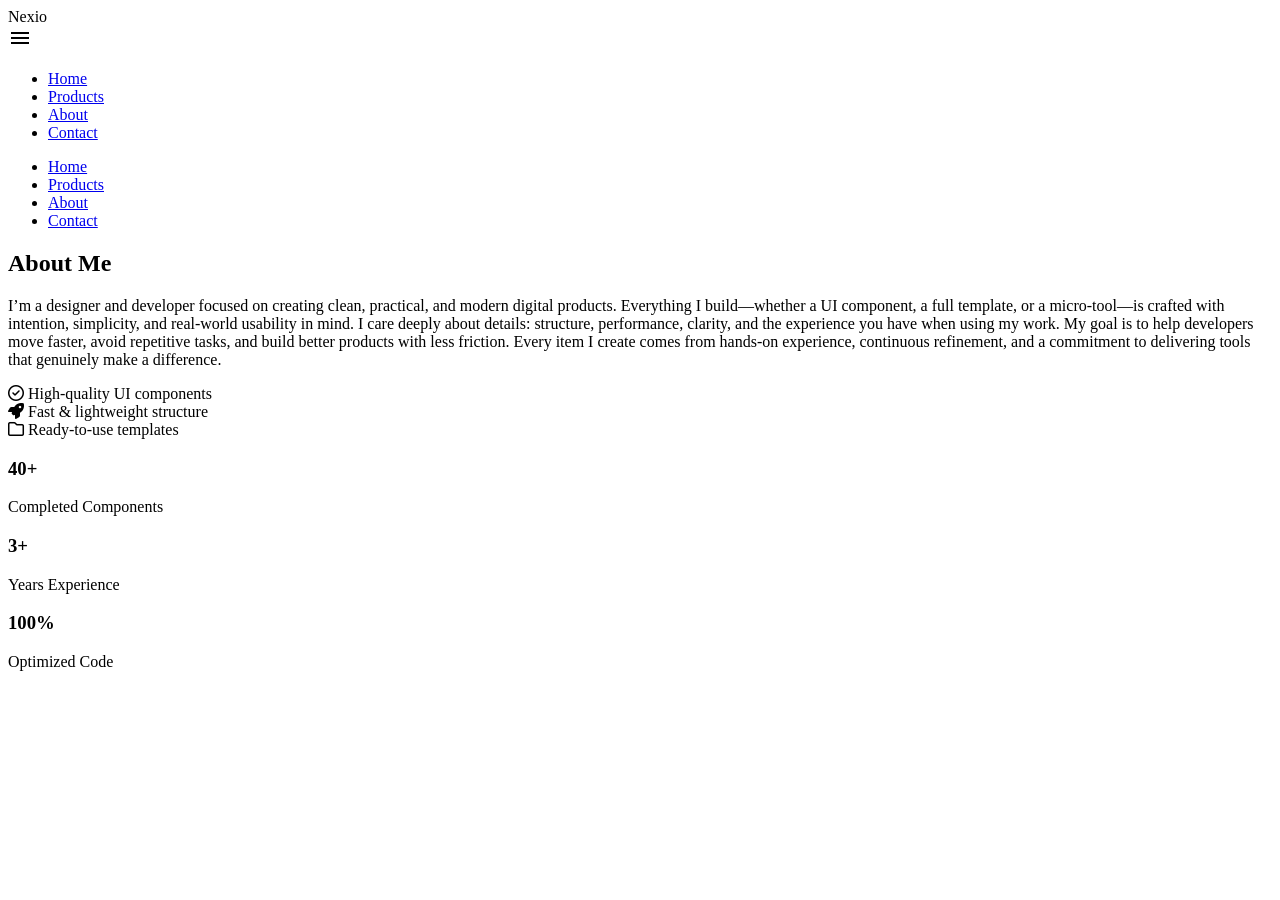
==== about.html @ 4b9d8a2d "Create about.html" ====
<!DOCTYPE html>
<html lang="en">
<head>
  <meta charset="UTF-8">
  <meta name="viewport" content="width=device-width, initial-scale=1.0">
  <title>About Us – Nexio</title>

  <!-- فونت‌ها -->
  <link href="https://fonts.googleapis.com/css2?family=Rajdhani:wght@700;900&family=Poppins:wght@400;500;600&display=swap" rel="stylesheet">
  <link rel="stylesheet" href="https://fonts.googleapis.com/css2?family=Material+Symbols+Outlined:opsz,wght,FILL,GRAD@24,400,0,0" />
<link href="https://fonts.googleapis.com/css2?family=Montserrat:wght@600;700&family=Roboto:wght@400;500&display=swap" rel="stylesheet">
<!-- Font Awesome CDN -->
<link rel="stylesheet" href="https://cdnjs.cloudflare.com/ajax/libs/font-awesome/6.4.2/css/all.min.css" integrity="sha512-pV5hZ2lh5JOC+Jm9YvMT7j5j6K0qO5l6syw8JZjWQ6f+qXoDJYr8K3j0R1ohF/6+Pq6pHG0ZigqTvz1Ik0N5Xg==" crossorigin="anonymous" referrerpolicy="no-referrer" />
<link rel="stylesheet" href="https://cdnjs.cloudflare.com/ajax/libs/font-awesome/6.4.2/css/all.min.css">

  <!-- استایل -->
  <link rel="stylesheet" href="style.css">
</head>
<body>
  <div class="contianer">
  <nav>
  <!-- لوگو -->
  <div class="logo">Nexio</div>

  <!-- آیکون منو موبایل -->
  <span class="menu-toggle material-symbols-outlined">
    <span class="icon-text">menu</span>
  </span>

  <!-- منوی دسکتاپ -->
  <ul class="main-menu">
    <li><a href="index.html">Home</a></li>
    <li><a href="products.html">Products</a></li>
    <li><a href="about.html">About</a></li>
    <li><a href="contact.html">Contact</a></li>
  </ul>

  <!-- منوی کناری موبایل -->
  <ul class="sidebar">
    <li><a href="index.html" class="active">Home</a></li>
    <li><a href="products.html">Products</a></li>
    <li><a href="about.html">About</a></li>
    <li><a href="contact.html">Contact</a></li>
  </ul>
</nav>
<section class="about-clean">
    <div class="about-wrapper">

        <div class="about-text">
            <h2>About Me</h2>
            <p>
               I’m a designer and developer focused on creating clean, practical, and modern digital products.  
Everything I build—whether a UI component, a full template, or a micro-tool—is crafted with intention, simplicity, and real-world usability in mind.

I care deeply about details: structure, performance, clarity, and the experience you have when using my work.  
My goal is to help developers move faster, avoid repetitive tasks, and build better products with less friction.

Every item I create comes from hands-on experience, continuous refinement, and a commitment to delivering tools that genuinely make a difference.

            </p>

            <div class="about-features">
                <div class="af-item">
                    <i class="fa-regular fa-circle-check"></i>
                    <span>High-quality UI components</span>
                </div>

                <div class="af-item">
                   <i class="fa-solid fa-rocket"></i>
                    <span>Fast & lightweight structure</span>
                </div>

                <div class="af-item">
                    <i class="fa-regular fa-folder"></i>
                    <span>Ready-to-use templates</span>
                </div>
            </div>
        </div>

        <div class="about-stats">
            <div class="stat-box">
                <h3>40+</h3>
                <p>Completed Components</p>
            </div>

            <div class="stat-box">
                <h3>3+</h3>
                <p>Years Experience</p>
            </div>

            <div class="stat-box">
                <h3>100%</h3>
                <p>Optimized Code</p>
            </div>
        </div>

    </div>
</section>
</div>
<script>
document.addEventListener('DOMContentLoaded', () => {
  const menuToggle = document.querySelector('.menu-toggle');
  const sidebar = document.querySelector('.sidebar');

  menuToggle.addEventListener('click', () => {
    sidebar.classList.toggle('show');
  });

  sidebar.querySelectorAll('a').forEach(link => {
    link.addEventListener('click', () => {
      sidebar.classList.remove('show');
    });
  });
});
</script>

</body>
</html>
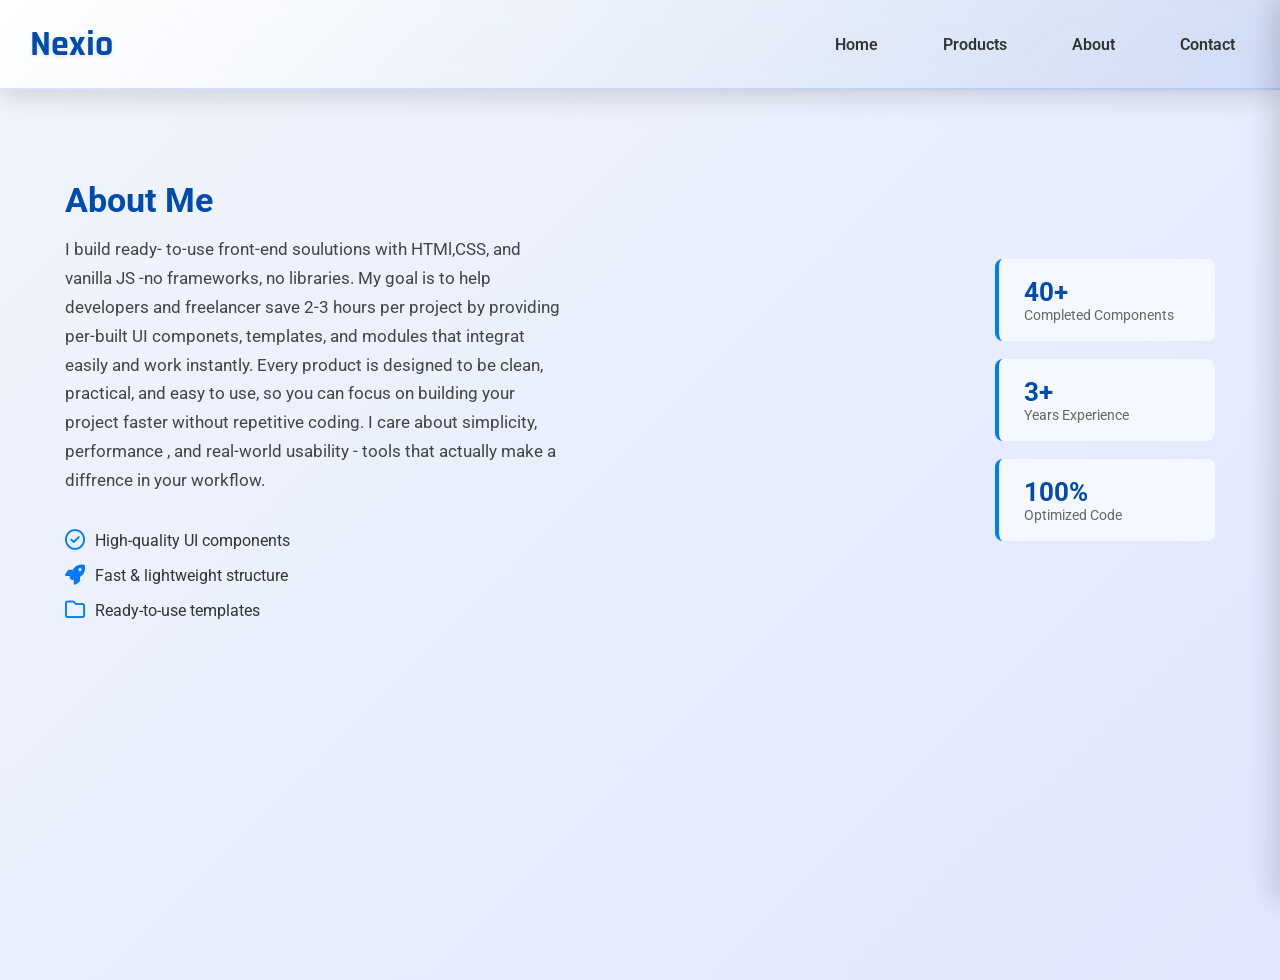
==== commit 7cc34cbe: "Update about.html" ====
--- a/about.html
+++ b/about.html
@@ -49,15 +49,11 @@
         <div class="about-text">
             <h2>About Me</h2>
             <p>
-               I’m a designer and developer focused on creating clean, practical, and modern digital products.  
-Everything I build—whether a UI component, a full template, or a micro-tool—is crafted with intention, simplicity, and real-world usability in mind.
-
-I care deeply about details: structure, performance, clarity, and the experience you have when using my work.  
-My goal is to help developers move faster, avoid repetitive tasks, and build better products with less friction.
-
-Every item I create comes from hands-on experience, continuous refinement, and a commitment to delivering tools that genuinely make a difference.
-
-            </p>
+               I build ready- to-use front-end soulutions with HTMl,CSS, and vanilla JS -no frameworks, no libraries.  
+My goal is to help developers and freelancer save 2-3 hours per project by providing per-built UI componets, templates, and modules that integrat easily and work instantly.
+Every product is designed to be clean, practical, and easy to use, so you can focus on building your project faster without repetitive coding.
+I care about simplicity, performance , and real-world usability - tools that actually make a diffrence in your workflow.
+</p>
 
             <div class="about-features">
                 <div class="af-item">
--- a/style.css
+++ b/style.css
@@ -0,0 +1,1302 @@
+/* —————————————————————
+   پایه و تنظیمات عمومی
+————————————————————— */
+* {
+  margin: 0;
+  padding: 0;
+  box-sizing: border-box;
+}
+
+body {
+  font-family: 'Roboto', sans-serif;
+  min-height: 100vh;
+  background: linear-gradient(135deg, #f1f5fb 0%, #e0e7ff 100%);
+  color: #111827;
+  overflow-x: hidden;
+}
+.container {
+ max-width: 800px;
+  margin: 0 auto;
+  padding: 0 20px;
+  /* اضافه کردن پدینگ برای جبران هدر ثابت */
+  padding-top: 50px; /* ارتفاع اولیه هدر */
+}
+
+/* وقتی اسکرول می‌شود، پدینگ کمتر می‌شود */
+body.scrolled .container {
+  padding-top: 70px; /* ارتفاع هدر بعد از اسکرول */
+}
+
+.material-symbols-outlined {
+  font-variation-settings: 'FILL' 0, 'wght' 400, 'GRAD' 0, 'opsz' 24;
+}
+
+/* —————————————————————
+   ناوبری
+————————————————————— */
+nav {
+  background: linear-gradient(135deg, rgba(255, 255, 255, 0.95) 0%, rgba(0, 75, 176, 0.1) 100%);
+  backdrop-filter: blur(15px);
+  display: flex;
+  align-items: center;
+  justify-content: space-between;
+  padding: 0 30px;
+  margin-right: 20px;
+  height: 90px;
+  box-shadow: 0 6px 25px rgba(0, 0, 0, 0.15);
+  position: fixed;
+  top: 0;
+  width: 100%;
+  z-index: 999;
+  transition: all 0.4s ease;
+  border-bottom: 2px solid rgba(74, 108, 247, 0.2);
+}
+
+nav.scrolled {
+  height: 70px;
+  background: rgba(255, 255, 255, 0.98);
+  box-shadow: 0 8px 30px rgba(0, 0, 0, 0.2);
+}
+
+.logo {
+  font-family: 'Rajdhani', sans-serif;
+  font-weight: 900;
+  font-size: 36px;
+  color: #004bb0;
+  transition: all 0.3s ease;
+  text-shadow: 0 2px 4px rgba(0, 0, 0, 0.1);
+}
+
+.logo:hover {
+  transform: scale(1.05);
+  color: #4A6CF7;
+}
+
+ul {
+  list-style: none;
+}
+
+.main-menu {
+  display: flex;
+  gap: 35px;
+  align-items: center;
+}
+
+.main-menu li a {
+  text-decoration: none;
+  color: #333;
+  font-weight: 600;
+  font-size: 16px;
+  transition: all 0.3s ease;
+  position: relative;
+  padding: 10px 15px;
+  border-radius: 8px;
+}
+
+.main-menu li a::after {
+  content: '';
+  position: absolute;
+  width: 0;
+  height: 3px;
+  bottom: -5px;
+  left: 50%;
+  background: linear-gradient(45deg, #4A6CF7, #007bff);
+  transition: all 0.3s ease;
+  transform: translateX(-50%);
+}
+
+.main-menu li a:hover::after,
+.main-menu li a.active::after {
+  width: 100%;
+}
+
+.main-menu li a:hover,
+.main-menu li a.active {
+  color: #4A6CF7;
+  background: rgba(74, 108, 247, 0.1);
+  transform: translateY(-2px);
+}
+
+.menu-toggle {
+  display: none;
+  font-size: 32px;
+  cursor: pointer;
+  color: #004bb0;
+  transition: transform 0.3s ease;
+}
+
+.menu-toggle:hover {
+  transform: scale(1.1);
+}
+
+/* —————————————————————
+   منوی کناری موبایل
+————————————————————— */
+.sidebar {
+  position: fixed;
+  top: 0;
+  right: -280px;
+  height: 100vh;
+  width: 280px;
+  background: linear-gradient(135deg, #deebf8 0%, #c7d2fe 100%);
+  display: flex;
+  flex-direction: column;
+  padding-top: 90px;
+  transition: right 0.4s ease;
+  z-index: 1000;
+  box-shadow: -8px 0 25px rgba(0, 0, 0, 0.15);
+  border-left: 3px solid #4A6CF7;
+  background: #D1DDFC;
+}
+
+.sidebar.active {
+  right: 0;
+}
+
+.sidebar li a {
+  display: block;
+  padding: 18px 25px;
+  text-decoration: none;
+  color: #333;
+  border-radius: 10px;
+  margin: 8px 15px;
+  transition: all 0.3s ease;
+  font-weight: 600;
+}
+
+.sidebar li a:hover {
+  background-color: rgba(74, 108, 247, 0.25);
+  color: #4A6CF7;
+  transform: translateX(-8px);
+  box-shadow: 0 4px 15px rgba(74, 108, 247, 0.2);
+}
+
+.sidebar li a.active {
+  background-color: #4A6CF7;
+  color: white;
+  box-shadow: 0 4px 15px rgba(74, 108, 247, 0.4);
+}
+
+/* —————————————————————
+   ریسپانسیو
+————————————————————— */
+@media (max-width: 768px) {
+  /*.main-menu {
+    display: none;
+  }*/
+  .menu-toggle {
+    display: block;
+  }
+}
+/* —————————————————————
+   Hero Section
+————————————————————— */
+.the-homepage {
+  display: flex;
+  align-items: center;
+  justify-content: space-between;
+  padding: 100px 0 100px; /* فضای بیشتر برای هدر کامل */
+  gap: 60px;
+  margin-top: 90px;
+  margin-left: 100px;
+}
+
+.text-header {
+  flex: 1;
+  max-width: 650px;
+  animation: fadeInUp 1.2s ease-out;
+}
+
+@keyframes fadeInUp {
+  from {
+    opacity: 0;
+    transform: translateY(40px);
+  }
+  to {
+    opacity: 1;
+    transform: translateY(0);
+  }
+}
+
+.text-header .text {
+  font-weight: 900;
+  font-size: 52px;
+  margin-bottom: 25px;
+  line-height: 1.2;
+  background: linear-gradient(45deg, #004bb0, #4A6CF7, #007bff);
+  -webkit-background-clip: text;
+  -webkit-text-fill-color: transparent;
+  text-shadow: 0 4px 8px rgba(0, 0, 0, 0.1);
+}
+
+.text-header .under-text {
+  font-size: 20px;
+  margin-bottom: 35px;
+  color: #555;
+  font-weight: 500;
+  line-height: 1.7;
+}
+
+.text-header .btn-view {
+  padding: 18px 40px;
+  font-size: 20px;
+  cursor: pointer;
+  border: none;
+  background: linear-gradient(45deg, #007bff, #4A6CF7);
+  color: white;
+  border-radius: 10px;
+  transition: all 0.4s ease;
+  display: inline-flex;
+  align-items: center;
+  gap: 10px;
+  box-shadow: 0 6px 20px rgba(0, 123, 255, 0.4);
+  font-weight: 600;
+}
+
+.text-header .btn-view:hover {
+  transform: translateY(-5px) scale(1.05);
+  box-shadow: 0 10px 30px rgba(0, 123, 255, 0.5);
+}
+
+.picturer img {
+  width: 100%;
+  max-width: 600px;
+  max-height: 550px;
+  border-radius: 20px;
+  object-fit: cover;
+  box-shadow: 0 20px 50px rgba(0, 0, 0, 0.2);
+  animation: fadeInRight 1.2s ease-out 0.3s both;
+  margin-right: 30px;
+}
+
+@keyframes fadeInRight {
+  from {
+    opacity: 0;
+    transform: translateX(40px);
+  }
+  to {
+    opacity: 1;
+    transform: translateX(0);
+  }
+}
+
+/* —————————————————————
+   Features Section
+————————————————————— */
+.features-section {
+  display: flex;
+  justify-content: center;
+  gap: 2rem;
+  flex-wrap: wrap;
+  padding: 4rem 1rem;
+  background: white;
+  margin: 40px 0;
+  border-radius: 20px;
+  box-shadow: 0 8px 30px rgba(0, 0, 0, 0.05);
+  margin: 0 100px;
+}
+
+.feature-card {
+  background: linear-gradient(135deg, #f9fafb 0%, #e0e7ff 100%);
+  padding: 2rem;
+  border-radius: 16px;
+  width: 280px;
+  text-align: center;
+  transition: all 0.3s ease;
+  opacity: 0;
+  transform: translateY(20px);
+  animation: fadeInUp 1s ease-out forwards;
+}
+
+.feature-card:nth-child(1) { animation-delay: 0.2s; }
+.feature-card:nth-child(2) { animation-delay: 0.4s; }
+.feature-card:nth-child(3) { animation-delay: 0.6s; }
+
+.feature-card:hover {
+  transform: translateY(-8px) scale(1.02);
+  box-shadow: 0 10px 25px rgba(0, 0, 0, 0.1);
+}
+
+.feature-card .icon {
+  font-size: 2.5rem;
+  margin-bottom: 1rem;
+  color: #007bff;
+}
+
+.feature-card h3 {
+  margin-bottom: 0.5rem;
+  font-size: 1.25rem;
+  color: #111827;
+}
+
+.feature-card p {
+  color: #6b7280;
+  font-size: 0.95rem;
+}
+
+/* —————————————————————
+   What We Offer
+————————————————————— */
+.offer-section {
+  text-align: center;
+  padding: 4rem 1rem;
+   margin: 0 100px;
+}
+
+.offer-section h2 {
+  font-size: 2.5rem;
+  margin-bottom: 2.5rem;
+  color: #004bb0;
+  background: linear-gradient(45deg, #004bb0, #4A6CF7);
+  -webkit-background-clip: text;
+  -webkit-text-fill-color: transparent;
+}
+
+.offer-cards {
+  display: flex;
+  justify-content: center;
+  gap: 2rem;
+  flex-wrap: wrap;
+}
+
+.offer-card {
+  background: white;
+  padding: 2rem;
+  border-radius: 16px;
+  width: 260px;
+  box-shadow: 0 4px 15px rgba(0, 0, 0, 0.05);
+  transition: all 0.3s ease;
+  opacity: 0;
+  transform: translateY(20px);
+  animation: fadeInUp 1s ease-out forwards;
+}
+
+.offer-card:nth-child(1) { animation-delay: 0.8s; }
+.offer-card:nth-child(2) { animation-delay: 1s; }
+.offer-card:nth-child(3) { animation-delay: 1.2s; }
+
+.offer-card:hover {
+  transform: translateY(-8px) scale(1.02);
+  box-shadow: 0 10px 25px rgba(0, 0, 0, 0.1);
+}
+
+.offer-card .icon {
+  font-size: 2.5rem;
+  margin-bottom: 1rem;
+  color: #007bff;
+}
+
+.offer-card h3 {
+  margin-bottom: 0.5rem;
+  font-size: 1.2rem;
+}
+
+.offer-card p {
+  color: #6b7280;
+  font-size: 0.9rem;
+}
+
+/* —————————————————————
+   Category Section
+————————————————————— */
+.category-section {
+  text-align: center;
+  padding: 4rem 1rem;
+   margin: 0 100px;
+}
+
+.category-section h2 {
+  font-size: 2.5rem;
+  margin-bottom: 2.5rem;
+  color: #004bb0;
+  background: linear-gradient(45deg, #004bb0, #4A6CF7);
+  -webkit-background-clip: text;
+  -webkit-text-fill-color: transparent;
+}
+
+.category-grid {
+  display: grid;
+  grid-template-columns: repeat(auto-fit, minmax(250px, 1fr));
+  gap: 2rem;
+}
+
+.category-card {
+  background: white;
+  padding: 2rem;
+  border-radius: 16px;
+  box-shadow: 0 4px 20px rgba(0, 0, 0, 0.05);
+  transition: all 0.3s ease;
+  opacity: 0;
+  transform: translateY(20px);
+  animation: fadeInUp 1s ease-out forwards;
+}
+
+.category-card:nth-child(1) { animation-delay: 1.4s; }
+.category-card:nth-child(2) { animation-delay: 1.6s; }
+.category-card:nth-child(3) { animation-delay: 1.8s; }
+.category-card:nth-child(4) { animation-delay: 2s; }
+
+.category-card:hover {
+  transform: translateY(-8px) scale(1.02);
+  box-shadow: 0 10px 25px rgba(0, 0, 0, 0.1);
+}
+
+.category-icon {
+  font-size: 3rem;
+  margin-bottom: 1rem;
+  color: #007bff;
+}
+
+.category-card h3 {
+  font-size: 1.25rem;
+  color: #111827;
+}
+
+/* —————————————————————
+   Products Section
+————————————————————— */
+.products-section {
+  padding: 4rem 1rem;
+  text-align: center;
+   margin: 0 100px;
+}
+
+.products-section h2 {
+  font-size: 2.5rem;
+  margin-bottom: 2.5rem;
+  color: #004bb0;
+  background: linear-gradient(45deg, #004bb0, #4A6CF7);
+  -webkit-background-clip: text;
+  -webkit-text-fill-color: transparent;
+}
+
+.products-grid {
+  display: grid;
+  grid-template-columns: repeat(auto-fit, minmax(260px, 1fr));
+  gap: 2rem;
+}
+
+.product-card {
+  background: white;
+  border-radius: 16px;
+  overflow: hidden;
+  box-shadow: 0 4px 20px rgba(0, 0, 0, 0.05);
+  transition: all 0.3s ease;
+  opacity: 0;
+  transform: translateY(20px);
+  animation: fadeInUp 1s ease-out forwards;
+}
+
+.product-card:nth-child(1) { animation-delay: 2.2s; }
+.product-card:nth-child(2) { animation-delay: 2.4s; }
+.product-card:nth-child(3) { animation-delay: 2.6s; }
+.product-card:nth-child(4) { animation-delay: 2.8s; }
+
+.product-card:hover {
+  transform: translateY(-10px) scale(1.02);
+  box-shadow: 0 15px 35px rgba(0, 0, 0, 0.1);
+}
+
+.product-image {
+  width: 100%;
+  height: 180px;
+  background: #f3f4f6;
+  display: flex;
+  align-items: center;
+  justify-content: center;
+  overflow: hidden;
+}
+
+.product-image img {
+  width: 100%;
+  height: 100%;
+  object-fit: cover;
+  display: block;
+}
+
+.product-card h3 {
+  padding: 1rem;
+  font-size: 1.25rem;
+  color: #111827;
+}
+
+.product-card p {
+  padding: 0 1rem 1rem;
+  color: #6b7280;
+  font-size: 0.95rem;
+}
+.product-buttons {
+  display: flex;
+  gap: 15px; /* افزایش فاصله برای بهتر دیده شدن */
+  padding: 0 1rem 1.5rem; /* افزایش پدینگ پایین */
+  justify-content: center; /* مرکز کردن دکمه‌ها */
+}
+
+.btn {
+  padding: 0.75rem 2rem; /* افزایش پدینگ برای اندازه بهتر */
+  border: none;
+  border-radius: 8px; /* گردتر کردن گوشه‌ها */
+  cursor: pointer;
+  font-weight: 600;
+  font-size: 1rem; /* اندازه فونت بزرگ‌تر */
+  transition: all 0.3s ease;
+  min-width: 120px; /* حداقل عرض برای یکنواختی */
+  text-align: center;
+}
+
+.btn-outline {
+  background: transparent;
+  border: 2px solid #3b82f6;
+  color: #3b82f6;
+}
+
+.btn-outline:hover {
+  background: #dbeafe;
+  transform: translateY(-3px); /* حرکت بیشتر */
+  box-shadow: 0 4px 12px rgba(59, 130, 246, 0.3); /* سایه اضافه */
+}
+
+.btn-primary {
+  background: #007bff;
+  color: white;
+  padding: 0.75rem 2rem; /* همخوانی با btn */
+}
+
+.btn-primary:hover {
+  background: #0056b3; /* رنگ تیره‌تر برای hover */
+  transform: translateY(-3px); /* حرکت بیشتر */
+  box-shadow: 0 4px 12px rgba(0, 123, 255, 0.3); /* سایه اضافه */
+}
+
+/* برای اطمینان از ریسپانسیو بودن در دسکتاپ */
+@media (min-width: 769px) {
+  .product-buttons {
+    gap: 18px; /* فاصله بیشتر در دسکتاپ */
+  }
+
+  .btn {
+    padding: 10px 10px; /* پدینگ بزرگ‌تر در دسکتاپ */
+    font-size: 1.1rem;
+    min-width:120px;
+  }
+}
+
+/* —————————————————————
+   Stats Section
+————————————————————— */
+.stats-section {
+  background: white;
+  padding: 3rem 1rem;
+  text-align: center;
+  margin: 40px 100px;
+  border-radius: 20px;
+  box-shadow: 0 8px 30px rgba(0, 0, 0, 0.05);
+}
+
+.stat-item {
+  display: inline-block;
+  width: 180px;
+  margin: 1rem;
+  padding: 1.5rem;
+  border-radius: 12px;
+  transition: all 0.3s ease;
+  opacity: 0;
+  transform: translateY(20px);
+  animation: fadeInUp 1s ease-out forwards;
+}
+
+.stat-item:nth-child(1) { animation-delay: 3s; }
+.stat-item:nth-child(2) { animation-delay: 3.2s; }
+.stat-item:nth-child(3) { animation-delay: 3.4s; }
+.stat-item:nth-child(4) { animation-delay: 3.6s; }
+
+.stat-item:hover {
+  transform: scale(1.05) translateY(-5px);
+  box-shadow: 0 10px 25px rgba(0, 0, 0, 0.1);
+}
+
+.stat-icon {
+  font-size: 2.5rem;
+  margin-bottom: 0.5rem;
+  color: #007bff;
+}
+
+.stat-number {
+  font-size: 2rem;
+  font-weight: 800;
+  color: #111827;
+}
+
+.stat-label {
+  font-size: 0.9rem;
+  color: #6b7280;
+}
+
+/*
+
+/* —————————————————————
+   Call to Action Section
+————————————————————— */
+.cta-section {
+  text-align: center;
+  padding: 4rem 1rem;
+  background: linear-gradient(135deg, #4A6CF7 0%, #007bff 100%);
+  color: white;
+  border-radius: 20px;
+  margin: 40px 100px;
+  box-shadow: 0 8px 30px rgba(74, 108, 247, 0.3);
+}
+
+.cta-section h2 {
+  font-size: 2.5rem;
+  margin-bottom: 1rem;
+}
+
+.cta-section p {
+  font-size: 1.2rem;
+  margin-bottom: 2rem;
+}
+
+.btn-cta {
+  padding: 15px 35px;
+  font-size: 18px;
+  cursor: pointer;
+  border: 2px solid white;
+  background: transparent;
+  color: white;
+  border-radius: 8px;
+  transition: all 0.3s ease;
+}
+
+.btn-cta:hover {
+  background: white;
+  color: #4A6CF7;
+  transform: translateY(-3px);
+  box-shadow: 0 6px 20px rgba(255, 255, 255, 0.3);
+}
+
+/* —————————————————————
+   Footer
+————————————————————— */
+footer {
+  background: #0f172a;
+  padding: 1.5rem 2rem;
+  color: white;
+}
+
+.footer-container {
+  display: flex;
+  justify-content: space-between;
+  align-items: center;
+  flex-wrap: wrap;
+  gap: 10px;
+  font-size: 0.95rem;
+}
+
+/* شبکه‌های اجتماعی */
+.social-icons {
+  display: flex;
+  gap: 12px;
+}
+
+.sci {
+  color: white;
+  font-size: 1.3rem;
+  transition: 0.3s ease;
+}
+
+.sci:hover {
+  color: #60a5fa;
+  transform: scale(1.1);
+}
+
+/* لینک‌های حقوقی */
+.footer-links {
+  display: flex;
+  gap: 8px;
+}
+
+.footer-links a {
+  color: white;
+  text-decoration: none;
+  transition: 0.3s ease;
+}
+
+.footer-links a:hover {
+  color: #60a5fa;
+}
+
+/* کپی‌رایت */
+.footer-text {
+  color: white;
+  opacity: 0.8;
+}
+
+/* واکنش‌گرا */
+@media (max-width: 768px) {
+  .footer-container {
+    flex-direction: column;
+    text-align: center;
+  }
+
+  .social-icons,
+  .footer-links,
+  .footer-text {
+    margin-bottom: 8px;
+  }
+}
+/* —————————————————————
+   ریسپانسیو
+————————————————————— */
+/* —————————————————————
+   ریسپانسیو
+————————————————————— */
+@media (max-width: 992px) {
+  .the-homepage {
+    flex-direction: column;
+    text-align: center;
+    margin-left: 0;
+    padding: 50px 0;
+  }
+
+  .text-header {
+    max-width: 100%;
+    padding: 0;
+  }
+
+  .text-header .text {
+    font-size: 38px;
+  }
+
+  .picturer img {
+    margin-right: 0;
+    max-width: 500px;
+  }
+
+  .features-section,
+  .offer-section,
+  .category-section,
+  .products-section,
+  .stats-section,
+  .cta-section {
+    margin: 0 20px;
+  }
+
+  .category-grid {
+    grid-template-columns: repeat(auto-fit, minmax(200px, 1fr));
+  }
+
+  .products-grid {
+    grid-template-columns: repeat(auto-fit, minmax(240px, 1fr));
+  }
+}
+
+@media (max-width: 768px) {
+  .main-menu {
+    display: none;
+  }
+  .menu-toggle {
+    display: block;
+  }
+
+  nav {
+    padding: 0 15px;
+    height: 70px;
+  }
+
+  .logo {
+    font-size: 28px;
+  }
+
+  .the-homepage {
+    padding: 30px 0;
+    gap: 30px;
+  }
+
+  .text-header .text {
+    font-size: 32px;
+  }
+
+  .text-header .under-text {
+    font-size: 18px;
+     padding:20px;
+  }
+
+  .text-header .btn-view {
+    padding: 15px 30px;
+    font-size: 18px;
+  }
+
+  .picturer img {
+    max-width: 400px;
+    max-height: 400px;
+  }
+
+  .features-section,
+  .offer-section,
+  .category-section,
+  .products-section,
+  .stats-section,
+  .cta-section {
+    padding: 2rem 1rem;
+    margin: 20px 10px;
+  }
+
+  .feature-card,
+  .offer-card {
+    width: 100%;
+    max-width: 320px;
+    padding: 1.5rem;
+  }
+
+  .category-grid {
+    grid-template-columns: 1fr;
+  }
+
+  .products-grid {
+    grid-template-columns: 1fr;
+  }
+
+  .stat-item {
+    width: 140px;
+    margin: 0.8rem;
+  }
+
+  .cta-section h2 {
+    font-size: 2rem;
+  }
+
+  .cta-section p {
+    font-size: 1rem;
+  }
+
+  .btn-cta {
+    padding: 12px 25px;
+    font-size: 16px;
+  }
+
+  .footer-container {
+    flex-direction: column;
+    gap: 15px;
+    text-align: center;
+  }
+}
+
+@media (max-width: 480px) {
+  nav {
+    padding: 0 10px;
+  }
+
+  .logo {
+    font-size: 24px;
+  }
+
+  .the-homepage {
+    padding: 20px 0;
+  }
+
+  .text-header .text {
+    font-size: 28px;
+  }
+
+  .text-header .under-text {
+    font-size: 16px;
+  }
+
+  .text-header .btn-view {
+    padding: 12px 25px;
+    font-size: 16px;
+  }
+
+  .picturer img {
+    max-width: 300px;
+    max-height: 300px;
+  }
+
+  .features-section,
+  .offer-section,
+  .category-section,
+  .products-section,
+  .stats-section,
+  .cta-section {
+    padding: 1.5rem 0.5rem;
+    margin: 10px 5px;
+  }
+
+  .feature-card,
+  .offer-card,
+  .category-card {
+    padding: 1rem;
+  }
+
+  .stat-item {
+    width: 120px;
+    margin: 0.5rem;
+  }
+
+  .cta-section h2 {
+    font-size: 1.8rem;
+  }
+
+  .products-section h2,
+  .offer-section h2,
+  .category-section h2 {
+    font-size: 2rem;
+  }
+}
+/* ===== Free Pack Section ===== */
+.free-pack-section {
+  background: linear-gradient(135deg, #e0f2fe 0%, #bae6fd 100%);
+  padding: 60px 20px;
+  text-align: center;
+  border-radius: 20px;
+  margin: 40px 100px;
+  box-shadow: 0 8px 30px rgba(0, 123, 255, 0.15);
+  transition: all 0.3s ease;
+}
+
+.free-pack-section:hover {
+  transform: translateY(-5px);
+  box-shadow: 0 12px 40px rgba(0, 123, 255, 0.25);
+}
+
+.free-pack-wrapper h2 {
+  font-size: 2rem;
+  font-weight: 700;
+  color: #004bb0;
+  margin-bottom: 15px;
+}
+
+.free-pack-wrapper p {
+  font-size: 1rem;
+  color: #111827;
+  margin-bottom: 25px;
+  max-width: 600px;
+  margin-left: auto;
+  margin-right: auto;
+  line-height: 1.6;
+}
+
+.btn-free-pack {
+  padding: 15px 35px;
+  font-size: 1rem;
+  font-weight: 600;
+  color: white;
+  background: #007bff;
+  border: none;
+  border-radius: 8px;
+  cursor: pointer;
+  transition: all 0.3s ease;
+}
+
+.btn-free-pack:hover {
+  background: #0056b3;
+  transform: translateY(-3px);
+  box-shadow: 0 6px 20px rgba(0, 123, 255, 0.3);
+}
+
+/* ===== Responsive ===== */
+@media (max-width: 992px) {
+  .free-pack-section {
+    margin: 40px 20px;
+    padding: 50px 15px;
+  }
+}
+
+@media (max-width: 768px) {
+  .free-pack-wrapper h2 {
+    font-size: 1.8rem;
+  }
+
+  .free-pack-wrapper p {
+    font-size: 0.95rem;
+  }
+
+  .btn-free-pack {
+    padding: 12px 28px;
+    font-size: 0.95rem;
+  }
+}
+
+@media (max-width: 480px) {
+  .free-pack-wrapper h2 {
+    font-size: 1.6rem;
+  }
+
+  .free-pack-wrapper p {
+    font-size: 0.9rem;
+  }
+
+  .btn-free-pack {
+    padding: 10px 25px;
+    font-size: 0.9rem;
+  }
+}
+
+/*======----قسمت contact---=======*/
+/* Container کل بخش Contact */
+.contact-page {
+    padding: 100px 20px 60px; /* فاصله از هدر و پایین */
+    text-align: center;
+    background: linear-gradient(135deg, #f1f5fb 0%, #e0e7ff 100%);
+    margin-top: 130px;
+}
+
+/* تیتر */
+.text-contact h1 {
+    font-size: 62px;
+    color: #000000;
+    margin-bottom: 15px;
+    font-weight: 700;
+}
+
+/* زیرتیتر */
+.text-contact h4 {
+    font-size: 18px;
+    color: #555;
+    font-weight: 500;
+    line-height: 1.5;
+    max-width: 600px;
+    margin: 0 auto 40px; /* فاصله با دکمه‌ها */
+    margin-bottom: 80px;
+}
+
+/* Container دکمه‌ها */
+.btn-contact {
+    display: flex;
+    justify-content: center;
+    gap: 15px;
+    flex-wrap: wrap; /* در موبایل دکمه‌ها زیر هم می‌روند */
+}
+
+/* دکمه‌ها */
+.contact-btn {
+    display: flex;
+    align-items: center;
+    justify-content: center; /* متن و آیکون وسط چین */
+    gap: 8px;
+    padding: 12px;
+    padding-top: 20px;
+    padding-bottom: 20px;
+    border-radius: 20px;
+    color: #fff;
+    font-weight: 500;
+    text-decoration: none;
+    font-size: 16px;
+    transition: transform 0.2s;
+    flex: 1;               /* همه دکمه‌ها یک اندازه عرض */
+    min-width: 180px;      /* حداقل عرض */
+    max-width: 220px;      /* حداکثر عرض */
+}
+
+/* آیکون دکمه‌ها */
+.contact-btn i {
+    font-size: 18px;
+}
+
+/* رنگ اختصاصی برندها */
+.contact-btn.telegram {
+    /* گرادینت زیبا برای تلگرام */
+    background: linear-gradient(135deg, #37aee2 0%, #1d96c1 100%);
+}
+
+.contact-btn.telegram:hover {
+    background: linear-gradient(135deg, #1d96c1 0%, #0f7ca1 100%);
+    transform: scale(1.05);
+}
+.contact-btn.instagram {
+    background: linear-gradient(135deg, #ff8a00 0%, #e52e71 50%, #8a2be2 100%);
+}
+
+.contact-btn.instagram:hover {
+    background: linear-gradient(135deg, #e52e71 0%, #ff2e98 50%, #6f1bc9 100%);
+    transform: scale(1.05);
+}
+.contact-btn.email {
+    background: linear-gradient(135deg, #ff5757 0%, #c81e3a 100%);
+}
+
+.contact-btn.email:hover {
+    background: linear-gradient(135deg, #c81e3a 0%, #9e162f 100%);
+    transform: scale(1.05);
+}
+
+/* افکت Hover */
+.contact-btn:hover { transform: scale(1.05); }
+
+/* ریسپانسیو */
+@media (max-width: 768px) {
+    .btn-contact {
+        flex-direction: column;
+        gap: 15px;
+        align-items: center;
+    }
+    .text-contact h1{
+      font-size: 38px;
+       margin-top: -40px;
+    }
+    .text-contact h4{
+      font-size: 15px;
+    }
+    .contact-btn {
+        max-width: 280px;
+        width: 100%;
+    }
+}
+
+@media (max-width: 768px) {
+  .menu-toggle {
+    display: block;
+    cursor: pointer;
+  }
+
+  .main-menu {
+    display: none;
+  }
+
+  .sidebar {
+    position: fixed;
+    top: 0;
+    right: -100%;
+    width: 70%;
+    height: 100vh;
+    background: #fff;
+    padding-top: 60px;
+    transition: 0.3s ease;
+    box-shadow: -5px 0 15px rgba(0,0,0,0.1);
+  }
+
+  .sidebar.show {
+    right: 0;
+  }
+}
+
+
+/*=========aboutقسمت==========*/
+/* ===== About Section ===== */
+/* ===== About Section ===== */
+.about-clean {
+    padding: 100px 20px;
+    margin-top: 80px;
+}
+
+.about-wrapper {
+    max-width: 1150px;
+    margin: auto;
+    display: flex;
+    justify-content: space-between;
+    gap: 60px;
+    align-items: center;
+}
+
+/* متن اصلی */
+.about-text h2 {
+    font-size: 34px;
+    font-weight: 700;
+    color: #004bb0;
+    margin-bottom: 15px;
+}
+
+.about-text p {
+    font-size: 17px;
+    color: #444;
+    line-height: 1.7;
+    max-width: 500px;
+    margin-bottom: 35px;
+}
+
+/* ویژگی‌ها */
+.about-features {
+    display: flex;
+    flex-direction: column;
+    gap: 15px;
+}
+
+.af-item {
+    display: flex;
+    align-items: center;
+    gap: 10px;
+    font-size: 16px;
+    color: #333;
+}
+
+.af-item i {
+    font-size: 20px;
+    color: #007bff;
+}
+
+/* آمار ساده و شیک */
+.about-stats {
+    display: flex;
+    flex-direction: column;
+    gap: 18px;
+}
+
+.stat-box {
+    padding: 18px 25px;
+    border-left: 4px solid #007bff;
+    background: #F5F8FF;
+    border-radius: 8px;
+    width: 220px;
+    transition: 0.25s ease;
+}
+
+.stat-box:hover {
+    transform: translateX(5px);
+}
+
+.stat-box h3 {
+    font-size: 26px;
+    font-weight: 700;
+    color: #004bb0;
+}
+
+.stat-box p {
+    font-size: 14px;
+    color: #666;
+}
+
+/* ریسپانسیو */
+@media (max-width: 900px) {
+    .about-wrapper {
+        flex-direction: column;
+        text-align: center;
+    }
+
+    .about-features {
+        align-items: center;
+    }
+
+    .stat-box {
+        width: 100%;
+        max-width: 280px;
+    }
+}
+@media (max-width: 768px) {
+  .menu-toggle {
+    display: block;
+    cursor: pointer;
+  }
+
+  .main-menu {
+    display: none;
+  }
+
+  .sidebar {
+    position: fixed;
+    top: 0;
+    right: -100%;
+    width: 70%;
+    height: 100vh;
+    background: #fff;
+    padding-top: 60px;
+    transition: 0.3s ease;
+    box-shadow: -5px 0 15px rgba(0,0,0,0.1);
+  }
+
+  .sidebar.show {
+    right: 0;
+  }
+}
+
+/*======Prouducts========*/
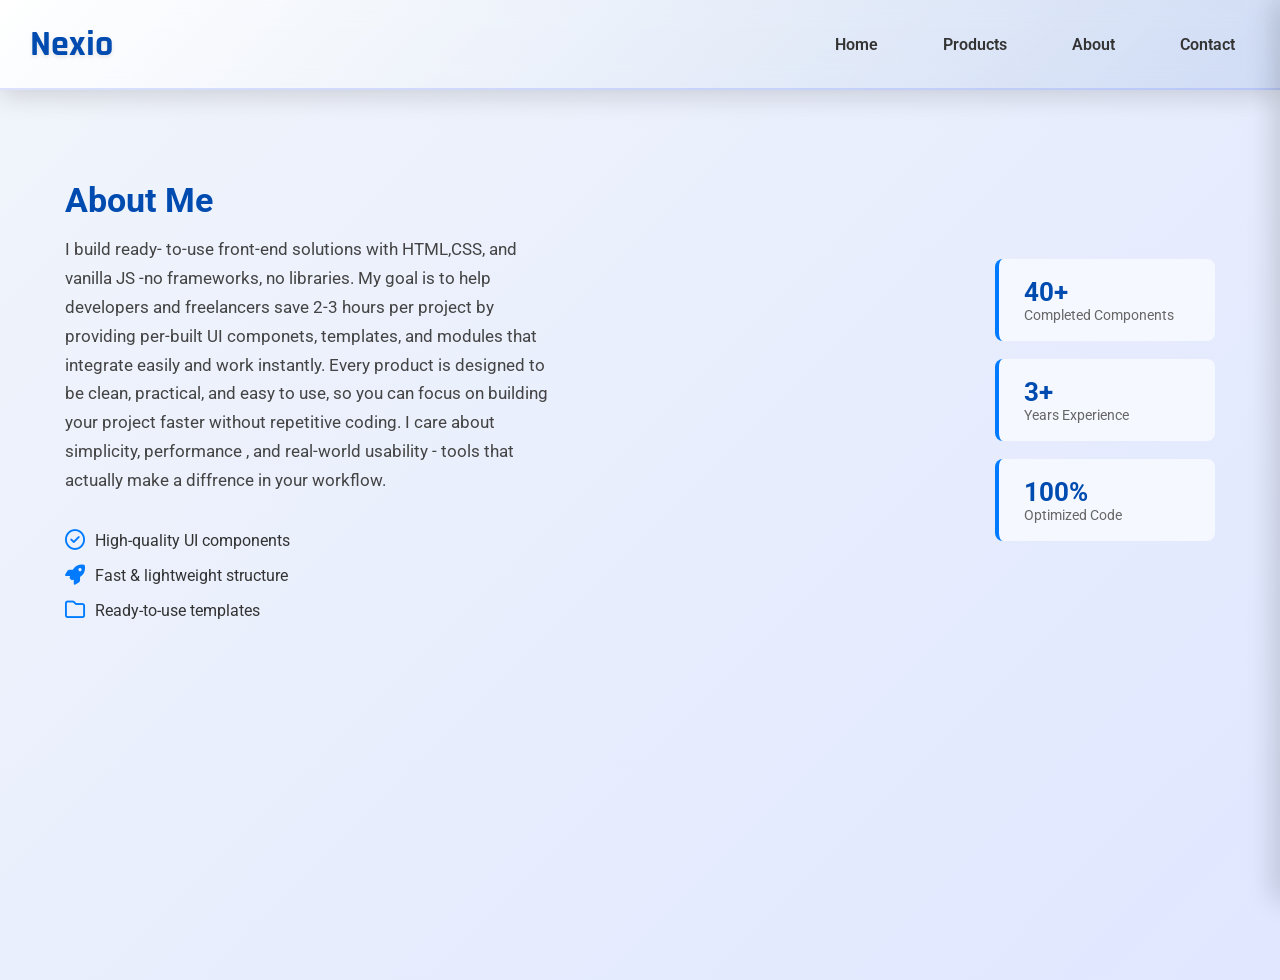
==== commit df1ac7e7: "Update about.html" ====
--- a/about.html
+++ b/about.html
@@ -18,39 +18,45 @@
 </head>
 <body>
   <div class="contianer">
-  <nav>
-  <!-- لوگو -->
-  <div class="logo">Nexio</div>
+    <nav>
+      <!-- لوگو -->
+      <div class="logo">Nexio</div>
 
-  <!-- آیکون منو موبایل -->
-  <span class="menu-toggle material-symbols-outlined">
-    <span class="icon-text">menu</span>
-  </span>
+      <!-- آیکون منو موبایل -->
+      <span class="menu-toggle material-symbols-outlined">
+        <span class="icon-text">menu</span>
+      </span>
 
-  <!-- منوی دسکتاپ -->
-  <ul class="main-menu">
-    <li><a href="index.html">Home</a></li>
-    <li><a href="products.html">Products</a></li>
-    <li><a href="about.html">About</a></li>
-    <li><a href="contact.html">Contact</a></li>
-  </ul>
+      <!-- منوی دسکتاپ -->
+      <ul class="main-menu">
+        <li><a href="index.html">Home</a></li>
+        <li><a href="products.html">Products</a></li>
+        <li><a href="about.html">About</a></li>
+        <li><a href="contact.html">Contact</a></li>
+      </ul>
 
-  <!-- منوی کناری موبایل -->
-  <ul class="sidebar">
-    <li><a href="index.html" class="active">Home</a></li>
-    <li><a href="products.html">Products</a></li>
-    <li><a href="about.html">About</a></li>
-    <li><a href="contact.html">Contact</a></li>
-  </ul>
-</nav>
+      <!-- منوی کناری موبایل -->
+      <ul class="sidebar">
+        <!-- دکمه ضربدر بالا گوشه -->
+        <li class="close-menu-item">
+          <button class="close-btn material-symbols-outlined">close</button>
+        </li>
+        <li><a href="index.html" class="active">Home</a></li>
+        <li><a href="products.html">Products</a></li>
+        <li><a href="about.html">About</a></li>
+        <li><a href="contact.html">Contact</a></li>
+      </ul>
+    </nav>
+  </div>
+
 <section class="about-clean">
     <div class="about-wrapper">
 
         <div class="about-text">
             <h2>About Me</h2>
             <p>
-               I build ready- to-use front-end soulutions with HTMl,CSS, and vanilla JS -no frameworks, no libraries.  
-My goal is to help developers and freelancer save 2-3 hours per project by providing per-built UI componets, templates, and modules that integrat easily and work instantly.
+               I build ready- to-use front-end solutions with HTML,CSS, and vanilla JS -no frameworks, no libraries.  
+My goal is to help developers and freelancers save 2-3 hours per project by providing per-built UI componets, templates, and modules that integrate easily and work instantly.
 Every product is designed to be clean, practical, and easy to use, so you can focus on building your project faster without repetitive coding.
 I care about simplicity, performance , and real-world usability - tools that actually make a diffrence in your workflow.
 </p>
@@ -94,18 +100,26 @@
 </section>
 </div>
 <script>
-document.addEventListener('DOMContentLoaded', () => {
-  const menuToggle = document.querySelector('.menu-toggle');
-  const sidebar = document.querySelector('.sidebar');
+// منوی موبایل toggle
+const menuToggle = document.querySelector('.menu-toggle');
+const sidebar = document.querySelector('.sidebar');
+const closeBtn = document.querySelector('.close-btn');
 
-  menuToggle.addEventListener('click', () => {
-    sidebar.classList.toggle('show');
-  });
+// باز کردن منو با آیکون همبرگری
+menuToggle.addEventListener('click', () => {
+  sidebar.classList.add('active');
+});
 
-  sidebar.querySelectorAll('a').forEach(link => {
-    link.addEventListener('click', () => {
-      sidebar.classList.remove('show');
-    });
+// بستن منو با دکمه ضربدر
+closeBtn.addEventListener('click', () => {
+  sidebar.classList.remove('active');
+});
+
+// بستن منو با کلیک روی لینک‌ها
+const sidebarLinks = sidebar.querySelectorAll('a');
+sidebarLinks.forEach(link => {
+  link.addEventListener('click', () => {
+    sidebar.classList.remove('active');
   });
 });
 </script>
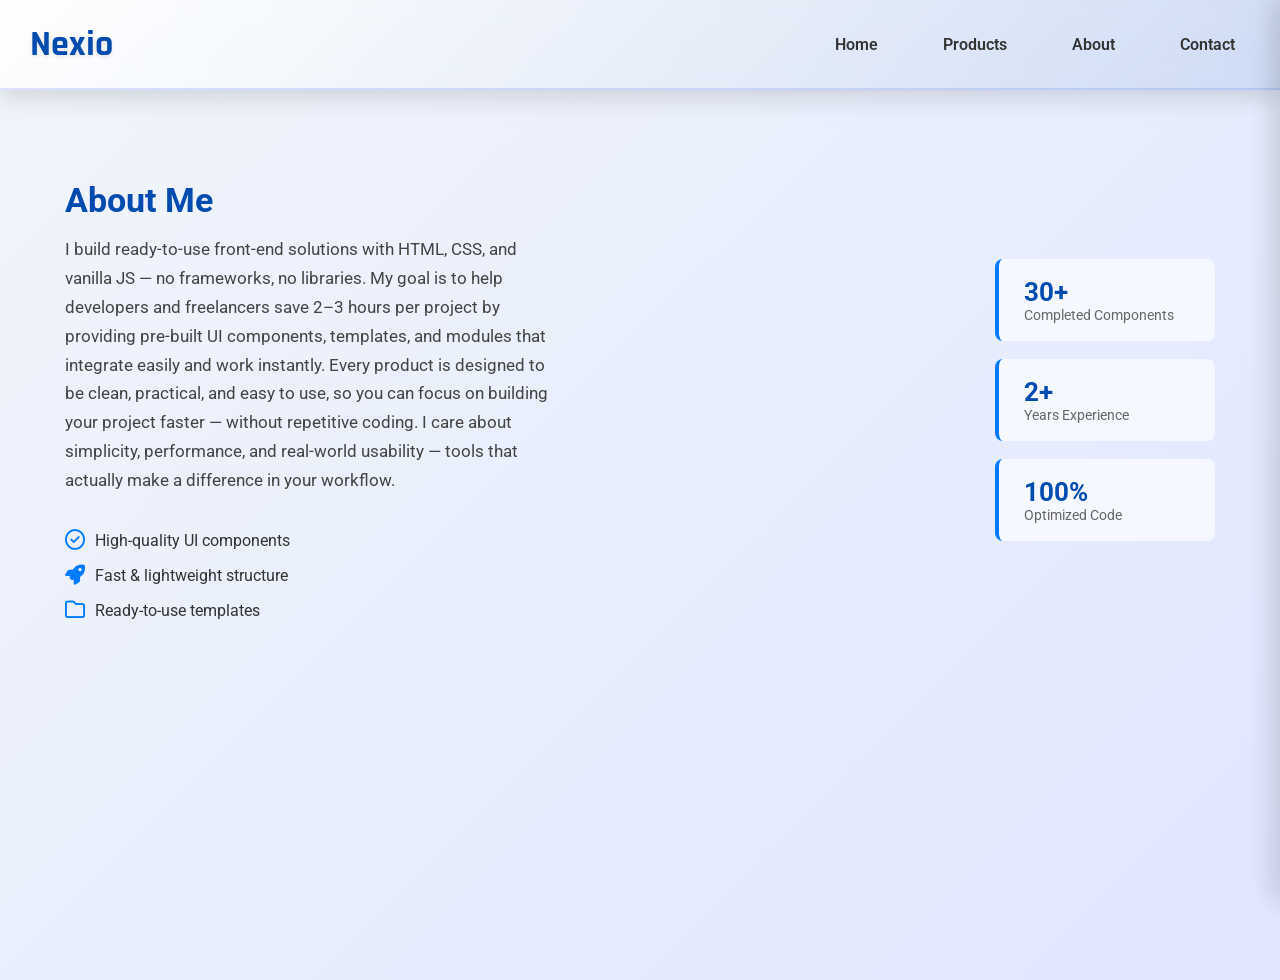
==== commit 77f03355: "Update about.html" ====
--- a/about.html
+++ b/about.html
@@ -55,10 +55,13 @@
         <div class="about-text">
             <h2>About Me</h2>
             <p>
-               I build ready- to-use front-end solutions with HTML,CSS, and vanilla JS -no frameworks, no libraries.  
-My goal is to help developers and freelancers save 2-3 hours per project by providing per-built UI componets, templates, and modules that integrate easily and work instantly.
-Every product is designed to be clean, practical, and easy to use, so you can focus on building your project faster without repetitive coding.
-I care about simplicity, performance , and real-world usability - tools that actually make a diffrence in your workflow.
+               I build ready-to-use front-end solutions with HTML, CSS, and vanilla JS — no frameworks, no libraries.
+
+My goal is to help developers and freelancers save 2–3 hours per project by providing pre-built UI components, templates, and modules that integrate easily and work instantly.
+
+Every product is designed to be clean, practical, and easy to use, so you can focus on building your project faster — without repetitive coding.
+
+I care about simplicity, performance, and real-world usability — tools that actually make a difference in your workflow.
 </p>
 
             <div class="about-features">
@@ -81,12 +84,12 @@
 
         <div class="about-stats">
             <div class="stat-box">
-                <h3>40+</h3>
+                <h3>30+</h3>
                 <p>Completed Components</p>
             </div>
 
             <div class="stat-box">
-                <h3>3+</h3>
+                <h3>2+</h3>
                 <p>Years Experience</p>
             </div>
 
--- a/style.css
+++ b/style.css
@@ -132,6 +132,110 @@
 /* —————————————————————
    منوی کناری موبایل
 ————————————————————— */
+/* —————————————————————
+   دکمه بستن سایدبار
+————————————————————— */
+/* —————————————————————
+   ناوبری
+————————————————————— */
+nav {
+  background: linear-gradient(135deg, rgba(255, 255, 255, 0.95) 0%, rgba(0, 75, 176, 0.1) 100%);
+  backdrop-filter: blur(15px);
+  display: flex;
+  align-items: center;
+  justify-content: space-between;
+  padding: 0 30px;
+  margin-right: 20px;
+  height: 90px;
+  box-shadow: 0 6px 25px rgba(0, 0, 0, 0.15);
+  position: fixed;
+  top: 0;
+  width: 100%;
+  z-index: 999;
+  transition: all 0.4s ease;
+  border-bottom: 2px solid rgba(74, 108, 247, 0.2);
+}
+
+nav.scrolled {
+  height: 70px;
+  background: rgba(255, 255, 255, 0.98);
+  box-shadow: 0 8px 30px rgba(0, 0, 0, 0.2);
+}
+
+.logo {
+  font-family: 'Rajdhani', sans-serif;
+  font-weight: 900;
+  font-size: 36px;
+  color: #004bb0;
+  transition: all 0.3s ease;
+  text-shadow: 0 2px 4px rgba(0, 0, 0, 0.1);
+}
+
+.logo:hover {
+  transform: scale(1.05);
+  color: #4A6CF7;
+}
+
+ul {
+  list-style: none;
+}
+
+.main-menu {
+  display: flex;
+  gap: 35px;
+  align-items: center;
+}
+
+.main-menu li a {
+  text-decoration: none;
+  color: #333;
+  font-weight: 600;
+  font-size: 16px;
+  transition: all 0.3s ease;
+  position: relative;
+  padding: 10px 15px;
+  border-radius: 8px;
+}
+
+.main-menu li a::after {
+  content: '';
+  position: absolute;
+  width: 0;
+  height: 3px;
+  bottom: -5px;
+  left: 50%;
+  background: linear-gradient(45deg, #4A6CF7, #007bff);
+  transition: all 0.3s ease;
+  transform: translateX(-50%);
+}
+
+.main-menu li a:hover::after,
+.main-menu li a.active::after {
+  width: 100%;
+}
+
+.main-menu li a:hover,
+.main-menu li a.active {
+  color: #4A6CF7;
+  background: rgba(74, 108, 247, 0.1);
+  transform: translateY(-2px);
+}
+
+.menu-toggle {
+  display: none;
+  font-size: 32px;
+  cursor: pointer;
+  color: #004bb0;
+  transition: transform 0.3s ease;
+}
+
+.menu-toggle:hover {
+  transform: scale(1.1);
+}
+
+/* —————————————————————
+   منوی کناری موبایل
+————————————————————— */
 .sidebar {
   position: fixed;
   top: 0;
@@ -153,6 +257,39 @@
   right: 0;
 }
 
+/* دکمه ضربدر بالا گوشه */
+.close-menu-item {
+  position: absolute;
+  top: 10px;
+  right: 10px;
+  padding: 0;
+  margin: 0;
+  list-style: none;
+}
+
+.close-btn {
+  background: none;
+  border: none;
+  font-size: 36px;
+  color: #4A6CF7;
+  cursor: pointer;
+  padding: 8px;
+  transition: all 0.3s ease;
+  border-radius: 50%;
+  width: 50px;
+  height: 50px;
+  display: flex;
+  align-items: center;
+  justify-content: center;
+}
+
+.close-btn:hover {
+  color: #ff4757;
+  background-color: rgba(255, 71, 87, 0.1);
+  transform: rotate(90deg);
+}
+
+/* لینک‌های منو */
 .sidebar li a {
   display: block;
   padding: 18px 25px;
@@ -181,9 +318,9 @@
    ریسپانسیو
 ————————————————————— */
 @media (max-width: 768px) {
-  /*.main-menu {
+  .main-menu {
     display: none;
-  }*/
+  }
   .menu-toggle {
     display: block;
   }
@@ -819,7 +956,7 @@
 
   .text-header .under-text {
     font-size: 18px;
-     padding:20px;
+    padding: 20px;
   }
 
   .text-header .btn-view {
@@ -1133,7 +1270,7 @@
     }
     .text-contact h1{
       font-size: 38px;
-       margin-top: -40px;
+      margin-top: -40px;
     }
     .text-contact h4{
       font-size: 15px;
